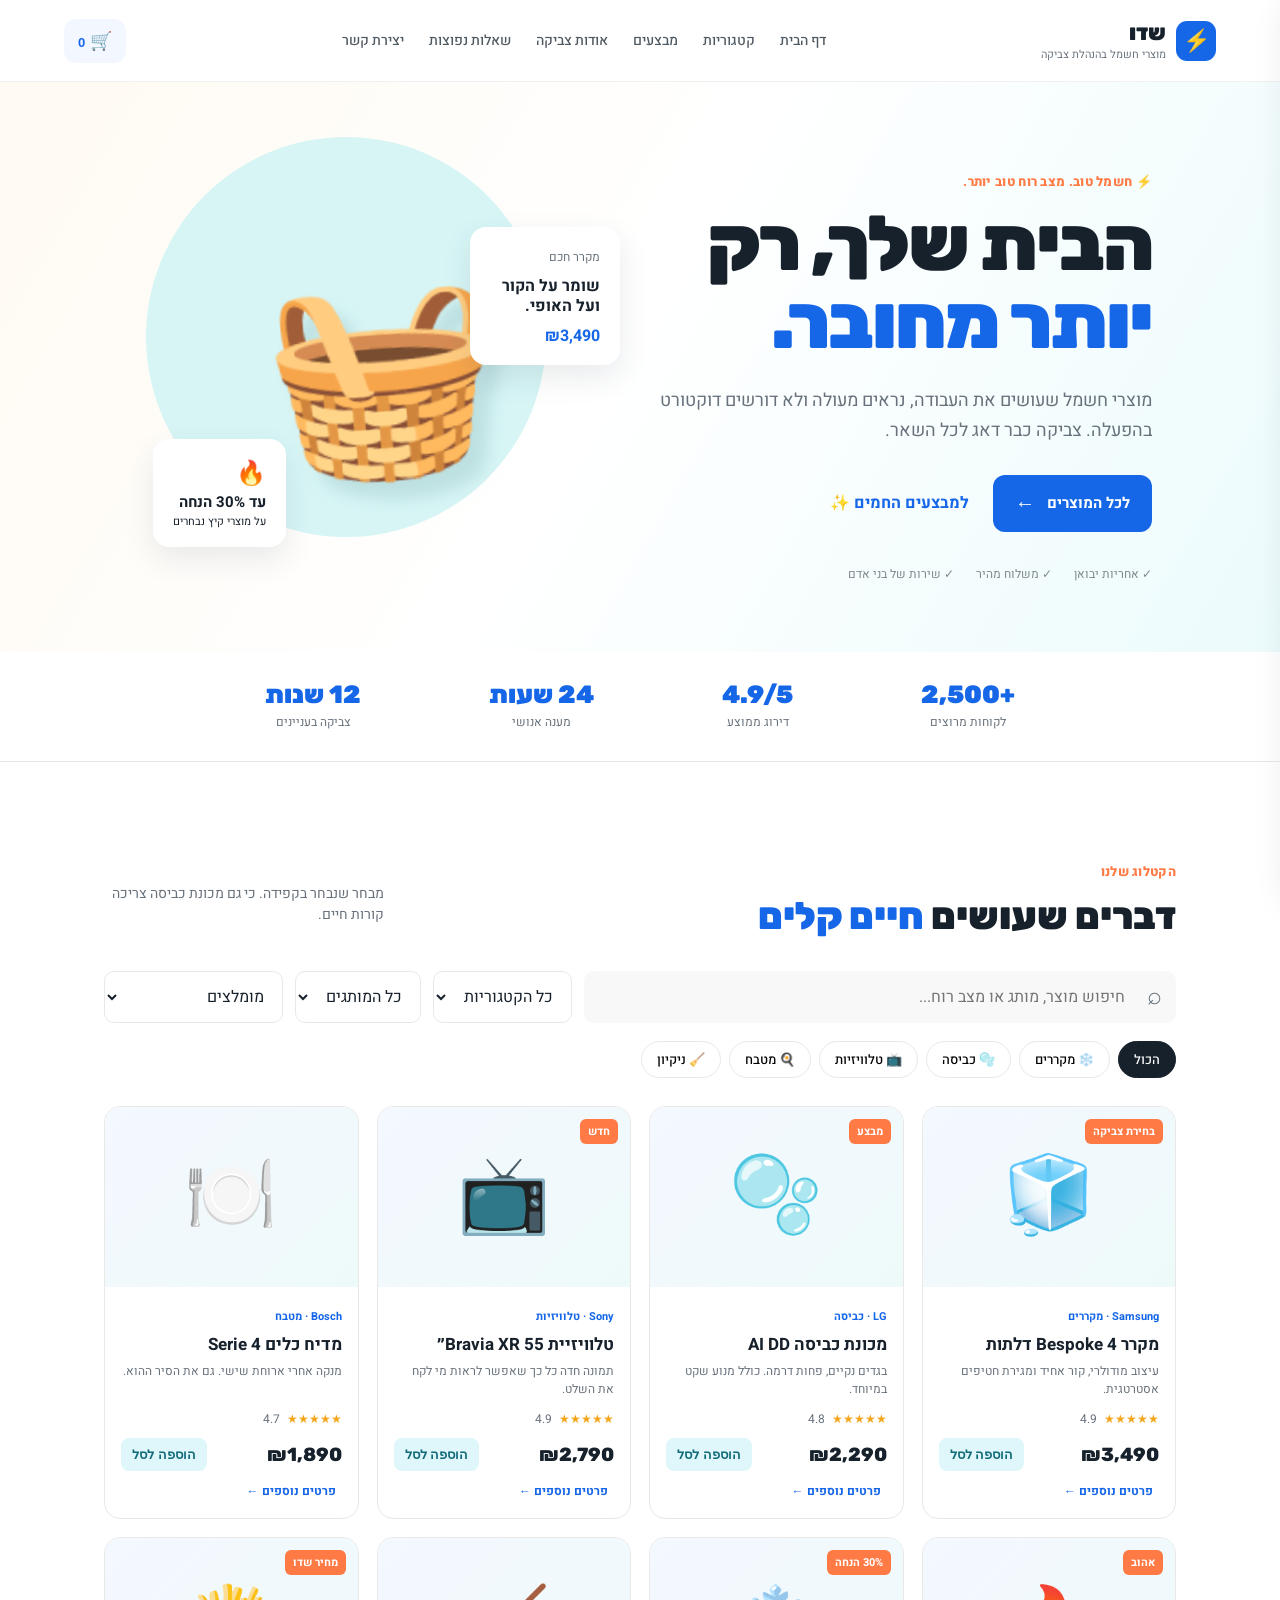
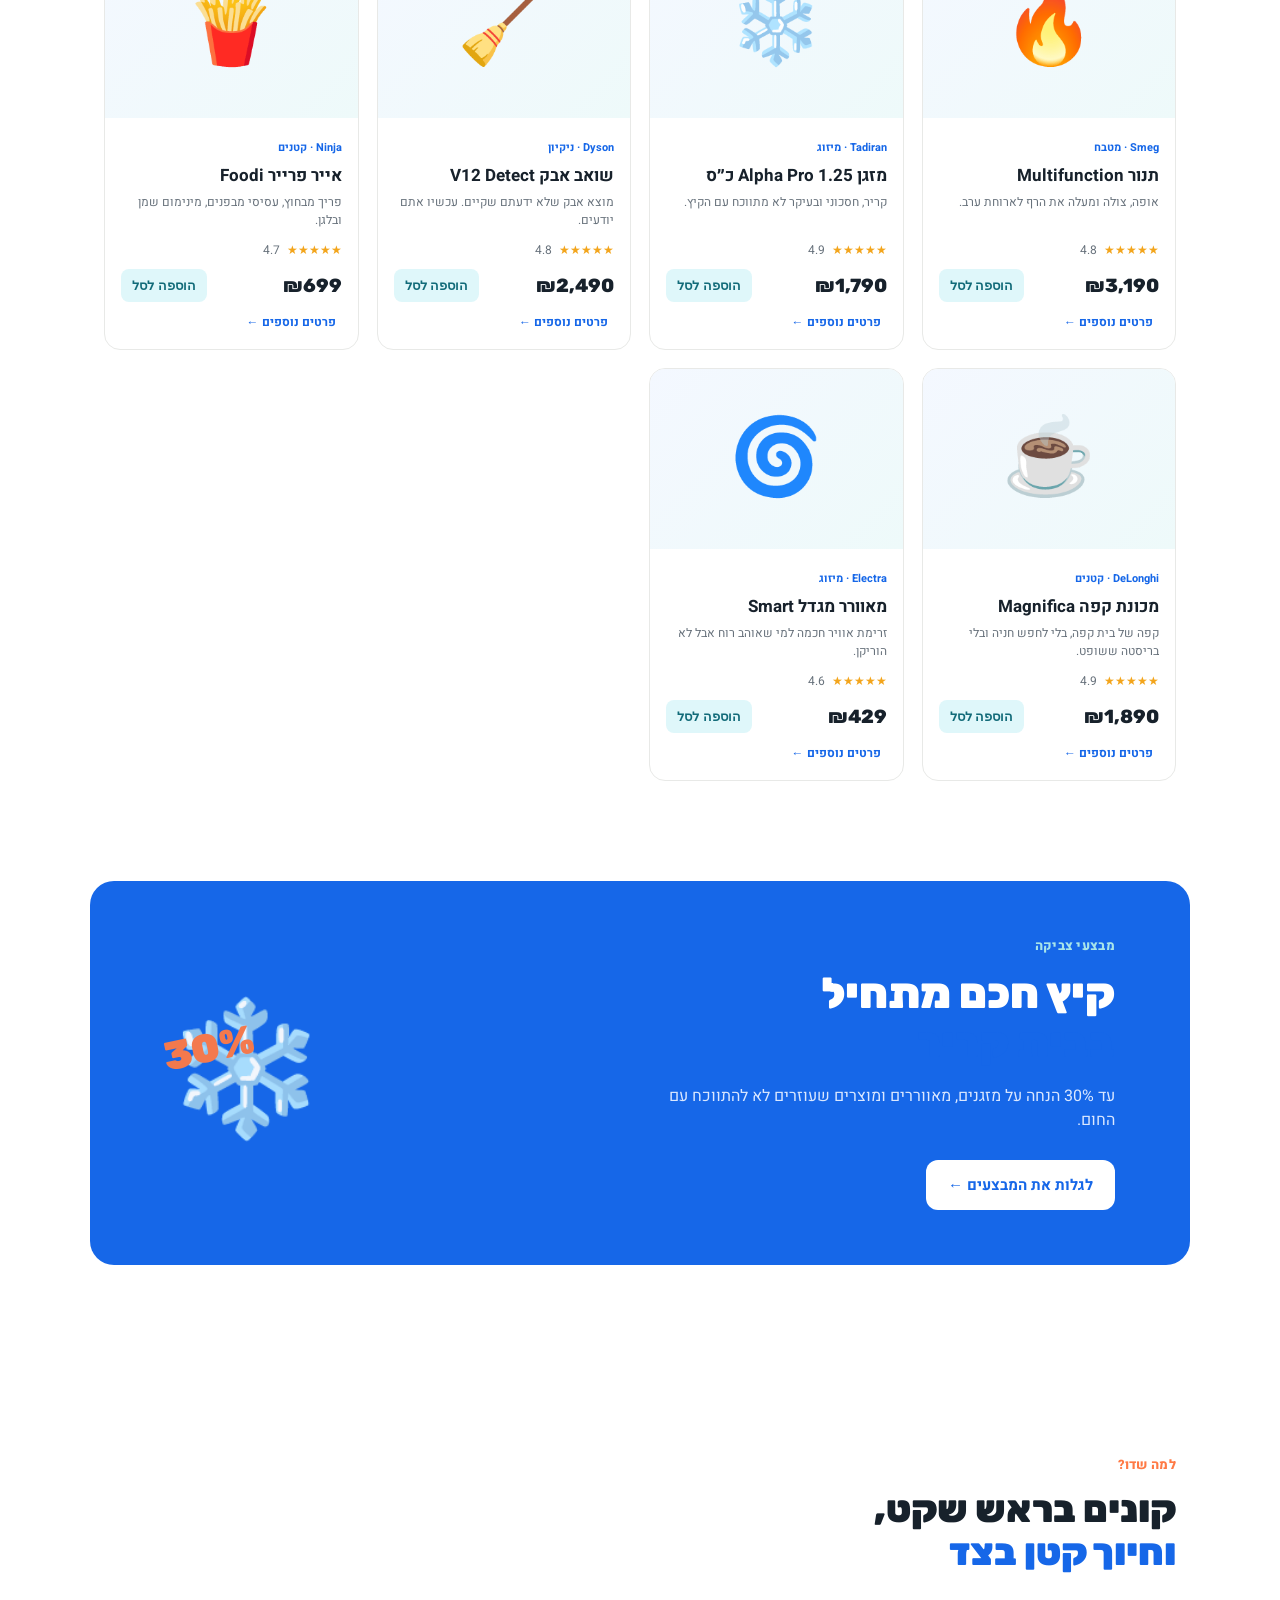
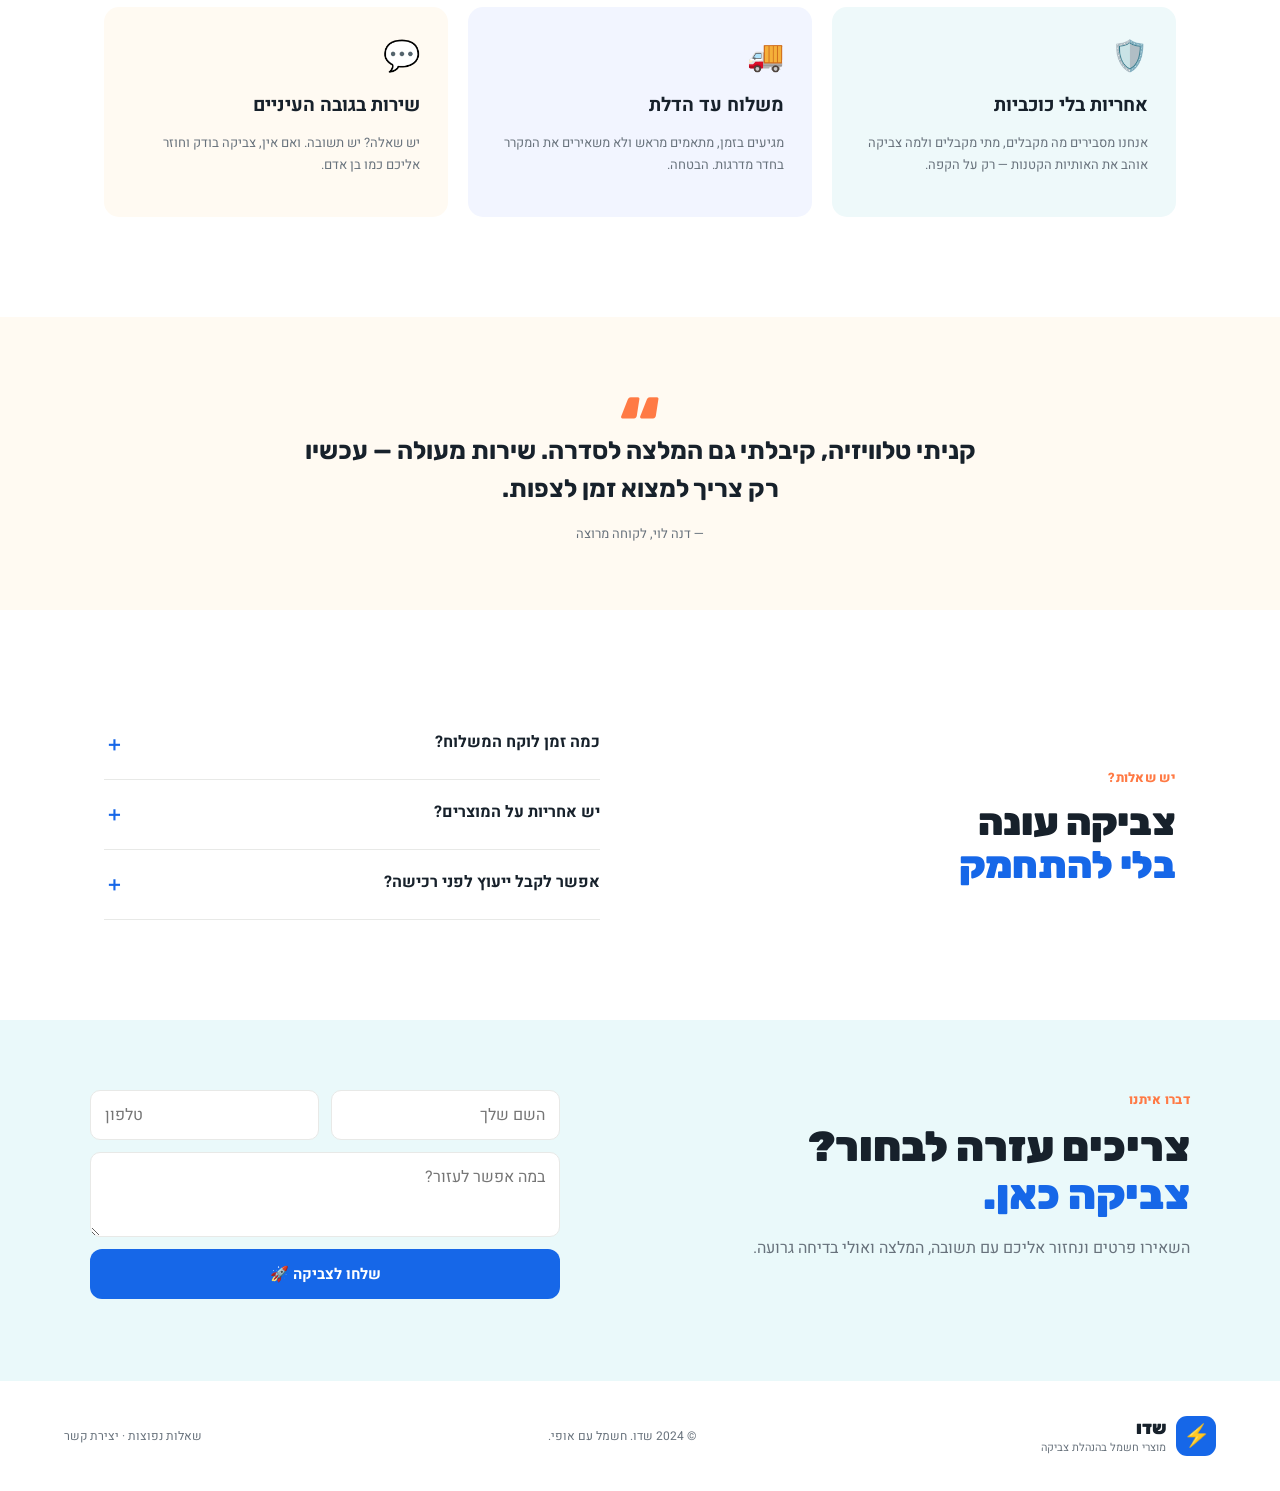
==== index.html @ 1f11d2bc "Build Shado electric appliance store" ====
<!doctype html><html lang="he" dir="rtl"><head><meta charset="utf-8"><meta name="viewport" content="width=device-width,initial-scale=1"><title>שדו מוצרי חשמל | בהנהלת צביקה</title><meta name="description" content="שדו מוצרי חשמל בהנהלת צביקה — מכשירים לבית עם שירות בגובה העיניים."><link rel="preconnect" href="https://fonts.googleapis.com"><link rel="preconnect" href="https://fonts.gstatic.com" crossorigin><link href="https://fonts.googleapis.com/css2?family=Heebo:wght@400;500;700;800;900&family=Rubik:wght@500;700;900&display=swap" rel="stylesheet"><link rel="stylesheet" href="style.css"></head><body>
<header class="topbar"><a class="brand" href="#home"><span class="brand-mark">⚡</span><span><b>שדו</b><small>מוצרי חשמל בהנהלת צביקה</small></span></a><nav><a href="#home">דף הבית</a><a href="#catalog">קטגוריות</a><a href="#deals">מבצעים</a><a href="#about">אודות צביקה</a><a href="#faq">שאלות נפוצות</a><a href="#contact">יצירת קשר</a></nav><button class="cart-button" id="cartOpen" aria-label="פתיחת סל">🛒 <span id="cartCount">0</span></button><button class="menu" id="menuBtn">☰</button></header>
<main id="home"><section class="hero"><div class="hero-copy"><div class="eyebrow">⚡ חשמל טוב. מצב רוח טוב יותר.</div><h1>הבית שלך, רק<br><em>יותר מחובר.</em></h1><p>מוצרי חשמל שעושים את העבודה, נראים מעולה ולא דורשים דוקטורט בהפעלה. צביקה כבר דאג לכל השאר.</p><div class="hero-actions"><a href="#catalog" class="btn primary">לכל המוצרים <span>←</span></a><a href="#deals" class="text-link">למבצעים החמים ✨</a></div><div class="trust"><span>✓ אחריות יבואן</span><span>✓ משלוח מהיר</span><span>✓ שירות של בני אדם</span></div></div><div class="hero-art"><div class="glow"></div><div class="hero-card card-one"><span>מקרר חכם</span><b>שומר על הקור<br>ועל האופי.</b><strong>₪3,490</strong></div><div class="hero-card card-two">🔥<b>עד 30% הנחה</b><small>על מוצרי קיץ נבחרים</small></div><div class="washer">🧺</div></div></section>
<section class="stats"><div><b>+2,500</b><span>לקוחות מרוצים</span></div><div><b>4.9/5</b><span>דירוג ממוצע</span></div><div><b>24 שעות</b><span>מענה אנושי</span></div><div><b>12 שנות</b><span>צביקה בעניינים</span></div></section>
<section class="section" id="catalog"><div class="section-head"><div><div class="eyebrow">הקטלוג שלנו</div><h2>דברים שעושים <em>חיים קלים</em></h2></div><p>מבחר שנבחר בקפידה. כי גם מכונת כביסה צריכה קורות חיים.</p></div><div class="filters"><div class="search"><span>⌕</span><input id="search" placeholder="חיפוש מוצר, מותג או מצב רוח..."></div><select id="category"><option value="all">כל הקטגוריות</option><option>מקררים</option><option>כביסה</option><option>טלוויזיות</option><option>מטבח</option><option>מיזוג</option><option>ניקיון</option><option>קטנים</option></select><select id="brand"><option value="all">כל המותגים</option></select><select id="sort"><option value="featured">מומלצים</option><option value="low">מחיר: מהנמוך לגבוה</option><option value="high">מחיר: מהגבוה לנמוך</option><option value="rating">דירוג</option></select></div><div class="chips" id="chips"><button class="active" data-cat="all">הכול</button><button data-cat="מקררים">❄️ מקררים</button><button data-cat="כביסה">🫧 כביסה</button><button data-cat="טלוויזיות">📺 טלוויזיות</button><button data-cat="מטבח">🍳 מטבח</button><button data-cat="ניקיון">🧹 ניקיון</button></div><div class="products" id="products"></div><div class="empty" id="empty">לא מצאנו מוצר כזה — אפילו צביקה הרים גבה 🤔</div></section>
<section class="deal-banner" id="deals"><div><div class="eyebrow">מבצעי צביקה</div><h2>קיץ חכם מתחיל<br><em>בבית קריר</em></h2><p>עד 30% הנחה על מזגנים, מאווררים ומוצרים שעוזרים לא להתווכח עם החום.</p><a class="btn light" href="#catalog">לגלות את המבצעים ←</a></div><div class="deal-icon">❄️<span>30%</span></div></section>
<section class="section recommendations" id="about"><div class="section-head"><div><div class="eyebrow">למה שדו?</div><h2>קונים בראש שקט,<br><em>וחיוך קטן בצד</em></h2></div></div><div class="perks"><article>🛡️<h3>אחריות בלי כוכביות</h3><p>אנחנו מסבירים מה מקבלים, מתי מקבלים ולמה צביקה אוהב את האותיות הקטנות — רק על הקפה.</p></article><article>🚚<h3>משלוח עד הדלת</h3><p>מגיעים בזמן, מתאמים מראש ולא משאירים את המקרר בחדר מדרגות. הבטחה.</p></article><article>💬<h3>שירות בגובה העיניים</h3><p>יש שאלה? יש תשובה. ואם אין, צביקה בודק וחוזר אליכם כמו בן אדם.</p></article></div></section>
<section class="quote"><div class="quote-mark">“</div><blockquote>קניתי טלוויזיה, קיבלתי גם המלצה לסדרה. שירות מעולה — עכשיו רק צריך למצוא זמן לצפות.</blockquote><span>— דנה לוי, לקוחה מרוצה</span></section>
<section class="section faq" id="faq"><div class="section-head"><div><div class="eyebrow">יש שאלות?</div><h2>צביקה עונה<br><em>בלי להתחמק</em></h2></div></div><div class="faq-list"><details><summary>כמה זמן לוקח המשלוח? <b>＋</b></summary><p>ברוב האזורים עד 3 ימי עסקים. מוצרי ענק מתאמים איתכם מראש, כדי שלא תצטרכו להזיז את הספה.</p></details><details><summary>יש אחריות על המוצרים? <b>＋</b></summary><p>בוודאי. לכל מוצר מצורפת אחריות יבואן בהתאם למותג ולדגם. אנחנו כאן כדי להסביר הכול.</p></details><details><summary>אפשר לקבל ייעוץ לפני רכישה? <b>＋</b></summary><p>כן, ואפילו מומלץ. שלחו הודעה עם הצרכים והתקציב, וצביקה יעזור לבחור בלי לדחוף מוצר שלא צריך.</p></details></div></section>
<section class="contact" id="contact"><div><div class="eyebrow">דברו איתנו</div><h2>צריכים עזרה לבחור?<br><em>צביקה כאן.</em></h2><p>השאירו פרטים ונחזור אליכם עם תשובה, המלצה ואולי בדיחה גרועה.</p></div><form id="contactForm"><input required placeholder="השם שלך"><input required type="tel" placeholder="טלפון"><textarea placeholder="במה אפשר לעזור?"></textarea><button class="btn primary">שלחו לצביקה 🚀</button><small id="formMsg"></small></form></section></main>
<footer><a class="brand" href="#home"><span class="brand-mark">⚡</span><span><b>שדו</b><small>מוצרי חשמל בהנהלת צביקה</small></span></a><span>© 2024 שדו. חשמל עם אופי.</span><div><a href="#faq">שאלות נפוצות</a> · <a href="#contact">יצירת קשר</a></div></footer>
<div class="modal-backdrop" id="modal"><div class="modal"><button class="close" data-close>×</button><div id="modalContent"></div></div></div><aside class="cart-drawer" id="cart"><div class="drawer-head"><h2>הסל שלך 🛒</h2><button class="close" id="cartClose">×</button></div><div id="cartItems"></div><div class="cart-total"><span>סה״כ משוער</span><b id="cartTotal">₪0</b></div><button class="btn primary checkout" id="checkout">צביקה, שמור לי את זה!</button><p class="drawer-note">* המחירים משוערים וכוללים מע״מ. תיאום סופי בטלפון.</p></aside><div class="toast" id="toast"></div><script src="script.js"></script></body></html>
---- style.css ----
:root{--ink:#17212b;--muted:#68727c;--blue:#1667e8;--cyan:#dff7fa;--cream:#fffaf2;--orange:#ff7a45;--line:#e8e9e7}*{box-sizing:border-box}html{scroll-behavior:smooth}body{margin:0;color:var(--ink);background:#fff;font-family:Heebo,Arial,sans-serif}a{text-decoration:none;color:inherit}.topbar{height:82px;display:flex;align-items:center;justify-content:space-between;padding:0 5vw;border-bottom:1px solid #f0f1f0;background:#fff;position:sticky;top:0;z-index:5}.brand{display:flex;align-items:center;gap:10px}.brand-mark{background:var(--blue);color:white;border-radius:11px;font-size:22px;width:40px;height:40px;display:grid;place-items:center}.brand b{display:block;font:900 22px Rubik}.brand small{display:block;font-size:11px;color:var(--muted);white-space:nowrap}nav{display:flex;gap:25px;color:#4f5962;font-size:14px;font-weight:500}nav a:hover,footer a:hover{color:var(--blue)}.cart-button,.menu{border:0;background:#f3f7ff;border-radius:12px;padding:11px 14px;color:var(--blue);font-size:18px;cursor:pointer}.cart-button span{font-size:13px;font-weight:800}.menu{display:none}.hero{min-height:570px;background:linear-gradient(120deg,#fffaf2 0%,#fff 48%,#ecfbfc 100%);display:flex;padding:75px 10vw 60px;overflow:hidden}.hero-copy{width:52%;padding-top:15px}.eyebrow{color:var(--orange);font-size:13px;font-weight:800;letter-spacing:.3px;margin-bottom:14px}.hero h1{font:900 clamp(46px,6vw,78px)/1.02 Rubik;margin:0 0 24px;letter-spacing:-2px}.hero em,h2 em{color:var(--blue);font-style:normal}.hero p{font-size:18px;line-height:1.7;color:var(--muted);max-width:510px;margin-bottom:28px}.hero-actions{display:flex;align-items:center;gap:24px}.btn{display:inline-flex;align-items:center;justify-content:center;border:0;border-radius:12px;padding:14px 22px;font:700 15px Heebo;cursor:pointer;transition:.2s}.btn:hover{transform:translateY(-2px);box-shadow:0 8px 20px #1667e833}.primary{background:var(--blue);color:#fff}.primary span{font-size:20px;margin-right:12px}.text-link{color:var(--blue);font-weight:700}.trust{display:flex;gap:22px;font-size:12px;color:#7e888e;margin-top:33px}.hero-art{width:48%;position:relative;min-height:380px}.glow{position:absolute;width:400px;height:400px;border-radius:50%;background:#d7f5f5;right:15%;top:-20px}.washer{font-size:190px;position:absolute;right:24%;top:85px;filter:drop-shadow(15px 18px 8px #8bb7ba55);transform:rotate(-4deg)}.hero-card{position:absolute;background:white;border-radius:16px;padding:17px 20px;box-shadow:0 12px 30px #233b4b1a;z-index:1}.card-one{right:0;top:70px;width:150px}.card-one span{font-size:12px;color:var(--muted)}.card-one b{display:block;font-size:16px;line-height:1.25;margin:8px 0}.card-one strong{color:var(--blue)}.card-two{left:5%;bottom:45px;color:var(--orange);font-size:24px}.card-two b,.card-two small{display:block;color:var(--ink)}.card-two b{font-size:15px}.card-two small{font-size:11px}.stats{display:flex;justify-content:center;gap:10vw;padding:28px 5vw;border-bottom:1px solid var(--line)}.stats div{text-align:center}.stats b{display:block;font:900 25px Rubik;color:var(--blue)}.stats span{font-size:12px;color:var(--muted)}.section{max-width:1200px;margin:auto;padding:100px 5vw}.section-head{display:flex;justify-content:space-between;align-items:end;margin-bottom:32px}.section-head h2,.deal-banner h2,.contact h2{font:900 38px/1.15 Rubik;margin:0}.section-head p{max-width:280px;color:var(--muted);font-size:14px}.filters{display:flex;gap:12px;margin-bottom:18px}.search{flex:1;display:flex;align-items:center;gap:8px;background:#f7f8f7;border-radius:10px;padding:0 14px}.search span{font-size:25px;color:var(--muted)}input,select,textarea{border:1px solid var(--line);background:#fff;border-radius:10px;padding:12px 14px;font:inherit;color:var(--ink);outline:none}input:focus,select:focus,textarea:focus{border-color:var(--blue)}.search input{border:0;background:transparent;width:100%}.chips{display:flex;gap:8px;flex-wrap:wrap;margin-bottom:28px}.chips button{border:1px solid var(--line);background:#fff;border-radius:99px;padding:8px 15px;cursor:pointer;font:500 13px Heebo}.chips button.active,.chips button:hover{background:var(--ink);color:#fff;border-color:var(--ink)}.products{display:grid;grid-template-columns:repeat(4,1fr);gap:18px}.product{border:1px solid var(--line);border-radius:16px;overflow:hidden;transition:.25s;background:#fff;position:relative}.product:hover{transform:translateY(-5px);box-shadow:0 14px 30px #233b4b14}.product-img{height:180px;display:grid;place-items:center;font-size:75px;background:linear-gradient(135deg,#f4f8ff,#eefafa);position:relative}.badge{position:absolute;right:12px;top:12px;background:var(--orange);color:#fff;border-radius:6px;padding:4px 8px;font-size:11px;font-weight:700}.product-body{padding:16px}.product-brand{font-size:11px;color:var(--blue);font-weight:700}.product h3{font-size:17px;margin:5px 0}.product p{font-size:12px;color:var(--muted);height:36px;margin:0 0 12px;line-height:1.5}.rating{font-size:12px;color:#f3a51c}.rating span{color:var(--muted);margin-right:4px}.price{display:flex;align-items:center;justify-content:space-between;margin-top:10px}.price b{font:800 19px Rubik}.add{background:var(--cyan);border:0;color:#126b79;border-radius:8px;padding:9px 11px;cursor:pointer;font-weight:700}.detail{background:none;border:0;color:var(--blue);font:700 12px Heebo;cursor:pointer;margin-top:10px}.empty{text-align:center;color:var(--muted);padding:50px;display:none}.deal-banner{max-width:1100px;margin:0 auto 90px;border-radius:24px;background:var(--blue);color:#fff;padding:55px 75px;display:flex;justify-content:space-between;align-items:center;overflow:hidden;position:relative}.deal-banner .eyebrow{color:#a8e5e9}.deal-banner h2{font-size:43px}.deal-banner p{max-width:450px;color:#dbe8ff}.light{background:#fff;color:var(--blue);margin-top:12px}.deal-icon{font-size:130px;position:relative;opacity:.95}.deal-icon span{position:absolute;font:900 40px Rubik;left:-2px;top:48px;color:var(--orange);transform:rotate(-12deg)}.perks{display:grid;grid-template-columns:repeat(3,1fr);gap:20px}.perks article{background:var(--cream);border-radius:15px;padding:28px}.perks article:first-child{background:#eef9fa}.perks article:nth-child(2){background:#f2f5ff}.perks article{font-size:30px}.perks h3{font-size:19px;margin:12px 0 5px}.perks p{font-size:13px;color:var(--muted);line-height:1.7}.quote{background:var(--cream);padding:65px 20px;text-align:center}.quote-mark{font:900 70px Rubik;color:var(--orange);height:50px}.quote blockquote{font:700 25px Rubik;max-width:700px;margin:0 auto 14px;line-height:1.5}.quote span{font-size:13px;color:var(--muted)}.faq{display:grid;grid-template-columns:1fr 1fr;gap:80px}.faq-list details{border-bottom:1px solid var(--line);padding:20px 0}.faq-list summary{font-weight:700;cursor:pointer;list-style:none;display:flex;justify-content:space-between}.faq-list summary b{color:var(--blue);font-size:20px}.faq-list p{color:var(--muted);font-size:14px;line-height:1.7}.contact{background:#eaf9fa;display:flex;justify-content:space-between;gap:60px;padding:70px max(5vw,calc((100% - 1100px)/2));}.contact h2{font-size:42px}.contact p{color:var(--muted)}form{display:grid;grid-template-columns:1fr 1fr;gap:12px;width:470px}form textarea{grid-column:1/-1;min-height:85px}form .btn{grid-column:1/-1}form small{color:#208b65;grid-column:1/-1}footer{padding:35px 5vw;display:flex;justify-content:space-between;align-items:center;color:var(--muted);font-size:12px}footer .brand b{color:var(--ink);font-size:18px}.modal-backdrop{position:fixed;inset:0;background:#10202b88;z-index:20;display:none;place-items:center;padding:20px}.modal-backdrop.show{display:grid}.modal{background:#fff;border-radius:20px;max-width:570px;width:100%;padding:28px;position:relative}.close{border:0;background:none;font-size:28px;cursor:pointer;color:var(--muted)}.modal>.close{position:absolute;left:18px;top:12px}.modal-product{display:flex;gap:25px;align-items:center}.modal-product .product-img{width:210px;flex:none;border-radius:15px}.modal h2{font:900 27px Rubik}.modal li{margin:8px 0;color:var(--muted)}.cart-drawer{position:fixed;z-index:15;right:-420px;top:0;height:100vh;background:#fff;width:min(400px,100%);box-shadow:-8px 0 35px #17212b22;padding:25px;transition:.3s}.cart-drawer.open{right:0}.drawer-head{display:flex;justify-content:space-between;align-items:center}.drawer-head h2{font:900 25px Rubik}.cart-line{display:flex;gap:12px;border-bottom:1px solid var(--line);padding:15px 0}.cart-line .emoji{font-size:33px}.cart-line h4{margin:0 0 5px}.cart-line small{color:var(--muted)}.qty{margin-right:auto;display:flex;gap:8px;align-items:center}.qty button{border:0;border-radius:5px;background:#eef3f8;cursor:pointer}.cart-total{display:flex;justify-content:space-between;font-size:17px;margin:25px 0}.cart-total b{font:900 22px Rubik;color:var(--blue)}.checkout{width:100%}.drawer-note{font-size:11px;color:var(--muted);text-align:center}.toast{position:fixed;bottom:25px;left:50%;transform:translate(-50%,30px);background:var(--ink);color:#fff;padding:13px 22px;border-radius:10px;opacity:0;z-index:30;transition:.25s}.toast.show{opacity:1;transform:translate(-50%,0)}
@media(max-width:850px){nav{display:none}.menu{display:block;margin-right:8px}.topbar{padding:0 4vw}.hero{padding:55px 7vw 30px;min-height:auto}.hero-copy{width:100%}.hero-art{display:none}.stats{gap:3vw}.products{grid-template-columns:repeat(2,1fr)}.section{padding:70px 5vw}.section-head{display:block}.section-head p{margin-top:15px}.filters{flex-wrap:wrap}.search{flex-basis:100%}.deal-banner{margin:0 5vw 70px;padding:40px 30px}.deal-icon{font-size:80px}.faq{display:block}.faq .section-head{margin-bottom:20px}.contact{display:block;padding:60px 7vw}form{width:100%;margin-top:30px}.trust{flex-wrap:wrap;gap:10px}.hero h1{font-size:52px}}
@media(max-width:480px){.brand small{font-size:9px}.stats{display:grid;grid-template-columns:1fr 1fr;gap:18px}.products{gap:10px}.product-img{height:135px;font-size:55px}.product-body{padding:11px}.product h3{font-size:15px}.product p{font-size:11px}.price{display:block}.price b{display:block;margin-bottom:8px}.section-head h2,.contact h2{font-size:31px}.deal-banner h2{font-size:34px}.deal-icon{display:none}footer{display:block;text-align:center}footer .brand{justify-content:center;margin-bottom:18px}}
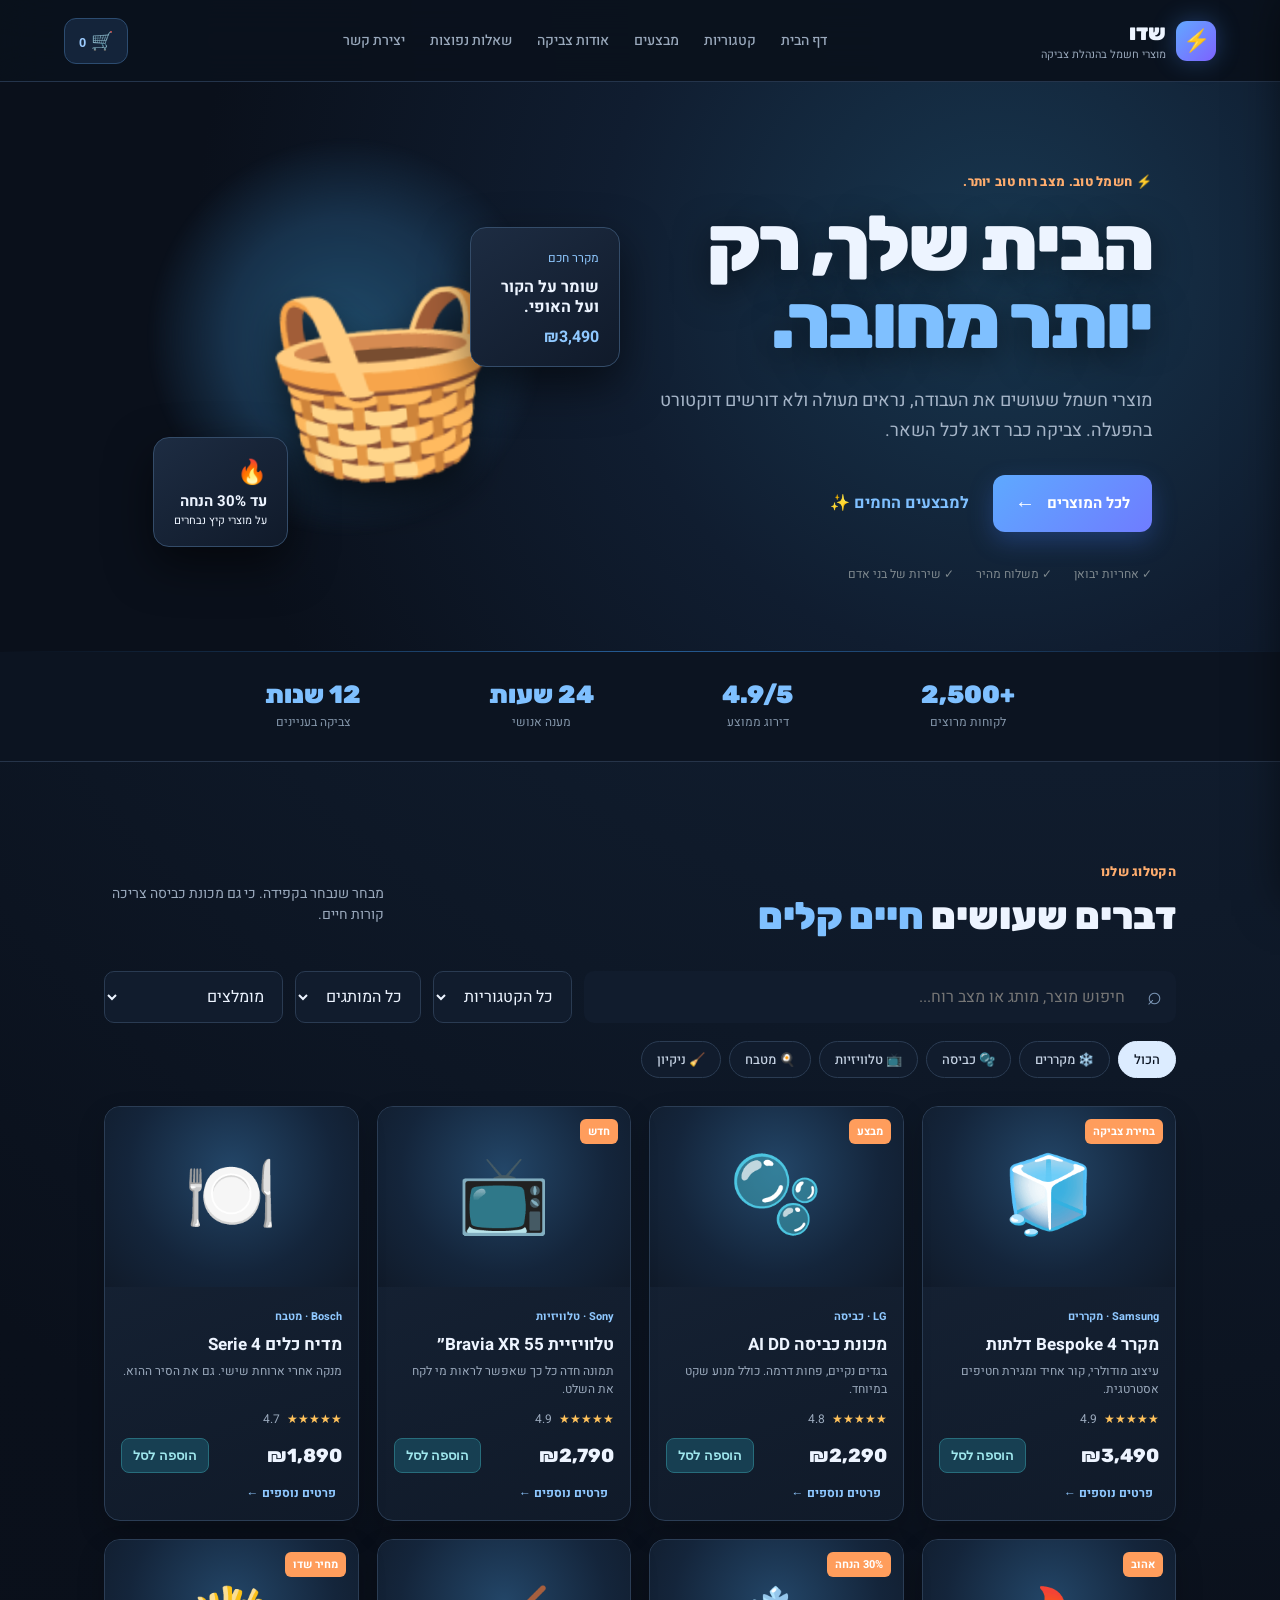
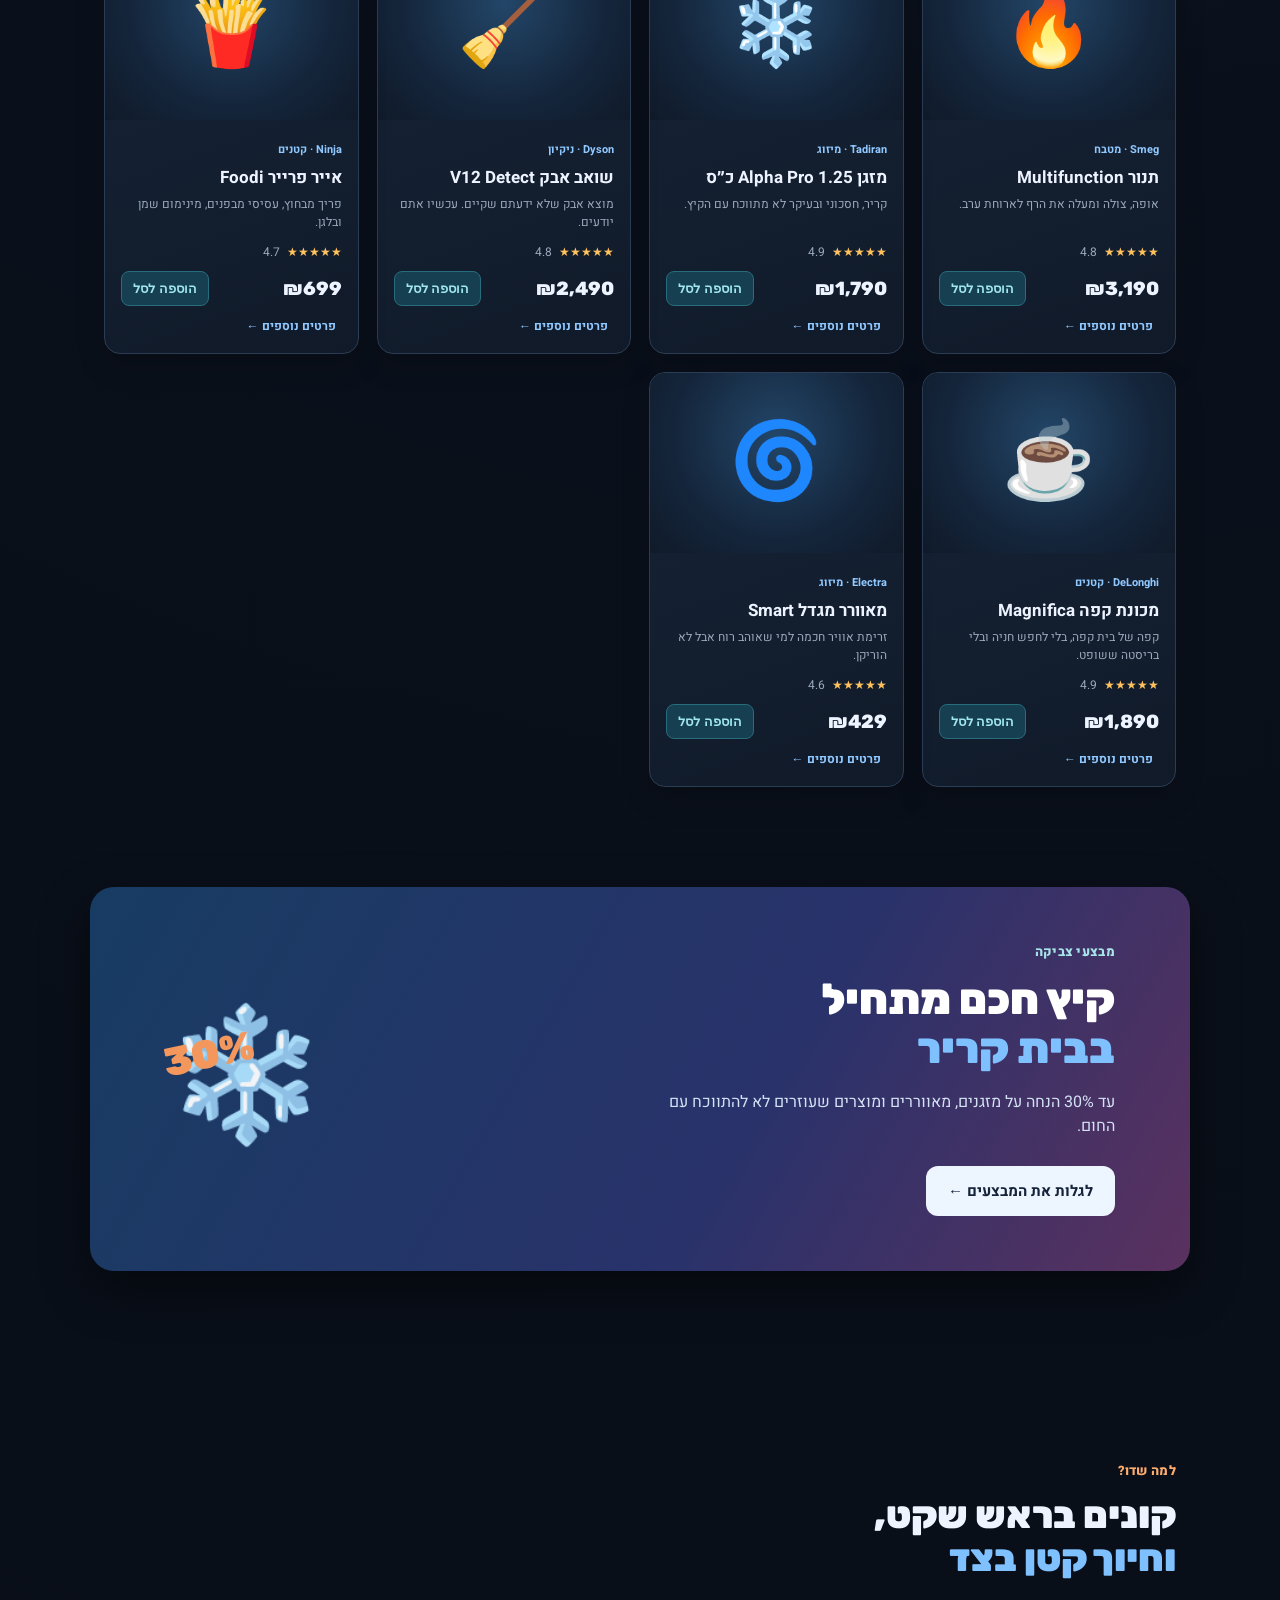
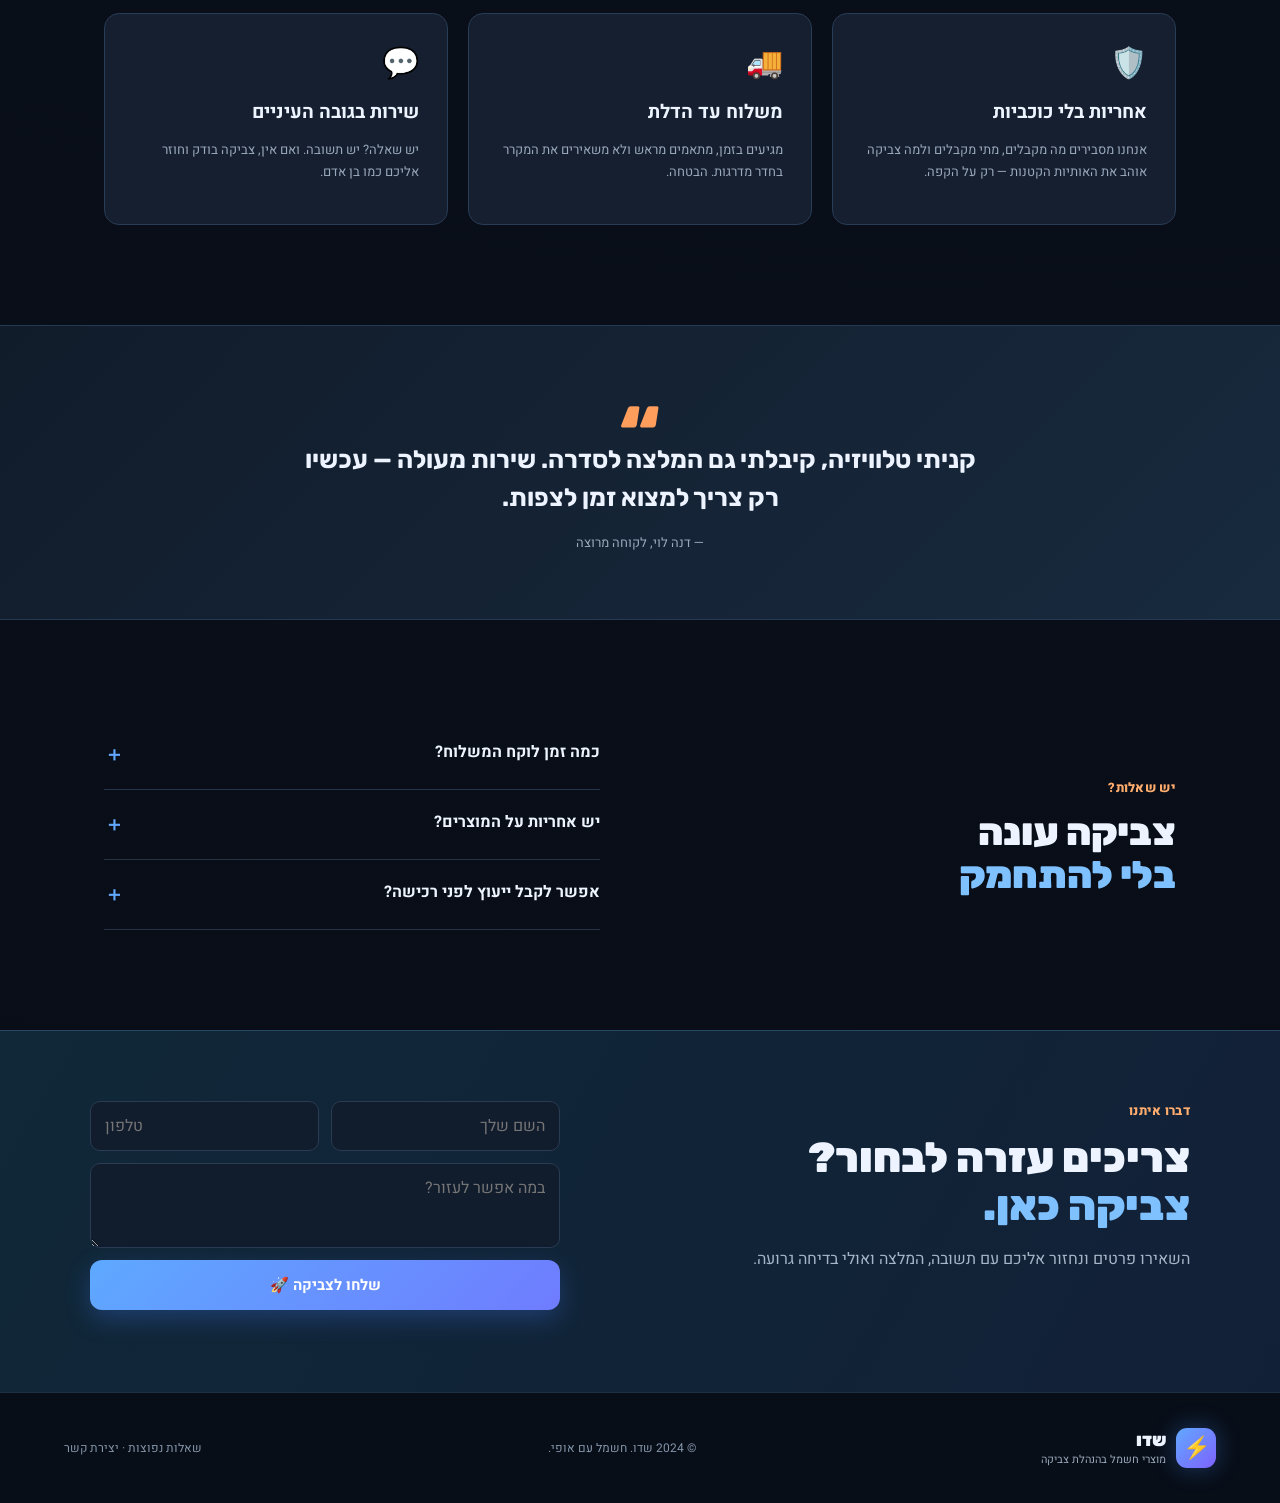
==== commit 781b7faa: "feat: refresh storefront with premium dark mode" ====
--- a/index.html
+++ b/index.html
@@ -1,4 +1,4 @@
-<!doctype html><html lang="he" dir="rtl"><head><meta charset="utf-8"><meta name="viewport" content="width=device-width,initial-scale=1"><title>שדו מוצרי חשמל | בהנהלת צביקה</title><meta name="description" content="שדו מוצרי חשמל בהנהלת צביקה — מכשירים לבית עם שירות בגובה העיניים."><link rel="preconnect" href="https://fonts.googleapis.com"><link rel="preconnect" href="https://fonts.gstatic.com" crossorigin><link href="https://fonts.googleapis.com/css2?family=Heebo:wght@400;500;700;800;900&family=Rubik:wght@500;700;900&display=swap" rel="stylesheet"><link rel="stylesheet" href="style.css"></head><body>
+<!doctype html><html lang="he" dir="rtl"><head><meta charset="utf-8"><meta name="viewport" content="width=device-width,initial-scale=1"><title>שדו מוצרי חשמל | בהנהלת צביקה</title><meta name="description" content="שדו מוצרי חשמל בהנהלת צביקה — מכשירים לבית עם שירות בגובה העיניים."><link rel="preconnect" href="https://fonts.googleapis.com"><link rel="preconnect" href="https://fonts.gstatic.com" crossorigin><link href="https://fonts.googleapis.com/css2?family=Heebo:wght@400;500;700;800;900&family=Rubik:wght@500;700;900&display=swap" rel="stylesheet"><link rel="stylesheet" href="style.css"><link rel="stylesheet" href="dark-mode.css"></head><body>
 <header class="topbar"><a class="brand" href="#home"><span class="brand-mark">⚡</span><span><b>שדו</b><small>מוצרי חשמל בהנהלת צביקה</small></span></a><nav><a href="#home">דף הבית</a><a href="#catalog">קטגוריות</a><a href="#deals">מבצעים</a><a href="#about">אודות צביקה</a><a href="#faq">שאלות נפוצות</a><a href="#contact">יצירת קשר</a></nav><button class="cart-button" id="cartOpen" aria-label="פתיחת סל">🛒 <span id="cartCount">0</span></button><button class="menu" id="menuBtn">☰</button></header>
 <main id="home"><section class="hero"><div class="hero-copy"><div class="eyebrow">⚡ חשמל טוב. מצב רוח טוב יותר.</div><h1>הבית שלך, רק<br><em>יותר מחובר.</em></h1><p>מוצרי חשמל שעושים את העבודה, נראים מעולה ולא דורשים דוקטורט בהפעלה. צביקה כבר דאג לכל השאר.</p><div class="hero-actions"><a href="#catalog" class="btn primary">לכל המוצרים <span>←</span></a><a href="#deals" class="text-link">למבצעים החמים ✨</a></div><div class="trust"><span>✓ אחריות יבואן</span><span>✓ משלוח מהיר</span><span>✓ שירות של בני אדם</span></div></div><div class="hero-art"><div class="glow"></div><div class="hero-card card-one"><span>מקרר חכם</span><b>שומר על הקור<br>ועל האופי.</b><strong>₪3,490</strong></div><div class="hero-card card-two">🔥<b>עד 30% הנחה</b><small>על מוצרי קיץ נבחרים</small></div><div class="washer">🧺</div></div></section>
 <section class="stats"><div><b>+2,500</b><span>לקוחות מרוצים</span></div><div><b>4.9/5</b><span>דירוג ממוצע</span></div><div><b>24 שעות</b><span>מענה אנושי</span></div><div><b>12 שנות</b><span>צביקה בעניינים</span></div></section>
--- a/dark-mode.css
+++ b/dark-mode.css
@@ -0,0 +1 @@
+:root{color-scheme:dark;--ink:#edf4ff;--muted:#9aa9bc;--blue:#62a8ff;--cyan:#103b4a;--cream:#151d2b;--orange:#ff9d5c;--line:#263449;--surface:#111a29;--surface-2:#182437;--bg:#0a101b}*{box-sizing:border-box}html{background:var(--bg)}body{background:radial-gradient(circle at 82% 0%,#15263c 0,#0a101b 35%,#080d16 100%);color:var(--ink)}.topbar{background:rgba(10,16,27,.88);border-bottom:1px solid #24344b;backdrop-filter:blur(18px)}.brand-mark{background:linear-gradient(135deg,#62a8ff,#7d62ff);box-shadow:0 0 25px #458eff55}.brand small,nav{color:#9aa9bc}nav a:hover,footer a:hover,.text-link{color:#7fc0ff}.cart-button,.menu{background:#14243a;color:#9dccff;border:1px solid #2c4c70}.hero{background:radial-gradient(circle at 78% 32%,#183750 0,#101d30 37%,#0a101b 75%);position:relative}.hero:after{content:"";position:absolute;inset:auto 0 0;height:1px;background:linear-gradient(90deg,transparent,#3c9eff,transparent);opacity:.5}.eyebrow{color:#ffad6e}.hero h1{ text-shadow:0 8px 35px #0008}.hero em,h2 em{color:#7fc0ff}.hero p{color:#a6b5c8}.glow{background:radial-gradient(circle,#23577a 0,#1b3a57 42%,transparent 70%);filter:blur(2px);opacity:.8}.washer{filter:drop-shadow(0 20px 18px #0009)}.hero-card{background:linear-gradient(145deg,#1d2c42,#101a2a);border:1px solid #344c69;box-shadow:0 18px 45px #0008}.hero-card span,.card-one strong{color:#8fc8ff}.card-two b,.card-two small{color:var(--ink)}.stats{background:#0c1421;border-color:var(--line)}.stats b{color:#7fc0ff}.stats span{color:#8496aa}.section{position:relative}.section-head p{color:var(--muted)}.search,input,select,textarea{background:#111c2d;color:var(--ink);border-color:#2a3b52}.search input{background:transparent}.search span{color:#7e98b8}.chips button{background:#111c2d;color:#c6d3e4;border-color:#2b3c53}.chips button.active,.chips button:hover{background:#dcecff;color:#08111f;border-color:#dcecff}.product{background:linear-gradient(160deg,#172437,#101a29);border-color:#2b3d55;box-shadow:0 12px 28px #0003}.product:hover{box-shadow:0 18px 38px #0008;border-color:#4775a8}.product-img{background:radial-gradient(circle at 50% 35%,#234668,#14253b 60%,#101a29);}.product-brand{color:#8fc8ff}.product p,.rating span{color:#9aa9bc}.rating{color:#ffc25c}.add{background:#173f52;color:#9fe7ed;border:1px solid #276d7c}.detail{color:#8fc8ff}.deal-banner{background:linear-gradient(120deg,#173c62,#29326b 60%,#5a315f);box-shadow:0 18px 50px #0007}.deal-banner h2{color:#fff}.deal-banner p{color:#d4e2f5}.perks article{background:#151f30!important;border:1px solid #293c55}.perks article p{color:#9aa9bc}.quote{background:linear-gradient(135deg,#111c2b,#182a3e);border-block:1px solid #253a52}.quote blockquote{color:#edf4ff}.contact{background:linear-gradient(120deg,#102838,#122037);border-top:1px solid #274863}.contact p{color:#a6b5c8}.modal-backdrop{background:#020611c9}.modal,.cart-drawer{background:#101a29;border:1px solid #2a3d57;color:var(--ink);box-shadow:-14px 0 45px #0009}.modal li,.drawer-note{color:#9aa9bc}.cart-line{border-color:#293b52}.qty button{background:#203249;color:#dcecff}.cart-total b{color:#8fc8ff}.toast{background:#e4f1ff;color:#091321;box-shadow:0 8px 30px #0008}footer{background:#080e18;color:#8496aa;border-top:1px solid #1f3045}footer .brand b{color:#edf4ff}.light{background:#edf6ff;color:#16243a}.btn.primary{background:linear-gradient(135deg,#5ea9ff,#6f7cff);box-shadow:0 9px 25px #427cff44}.btn.primary:hover{box-shadow:0 12px 32px #70b7ff66}@keyframes float{0%,100%{transform:rotate(-4deg) translateY(0)}50%{transform:rotate(-2deg) translateY(-10px)}}.washer{animation:float 5s ease-in-out infinite}@media(max-width:850px){.topbar{background:rgba(10,16,27,.96)}}
